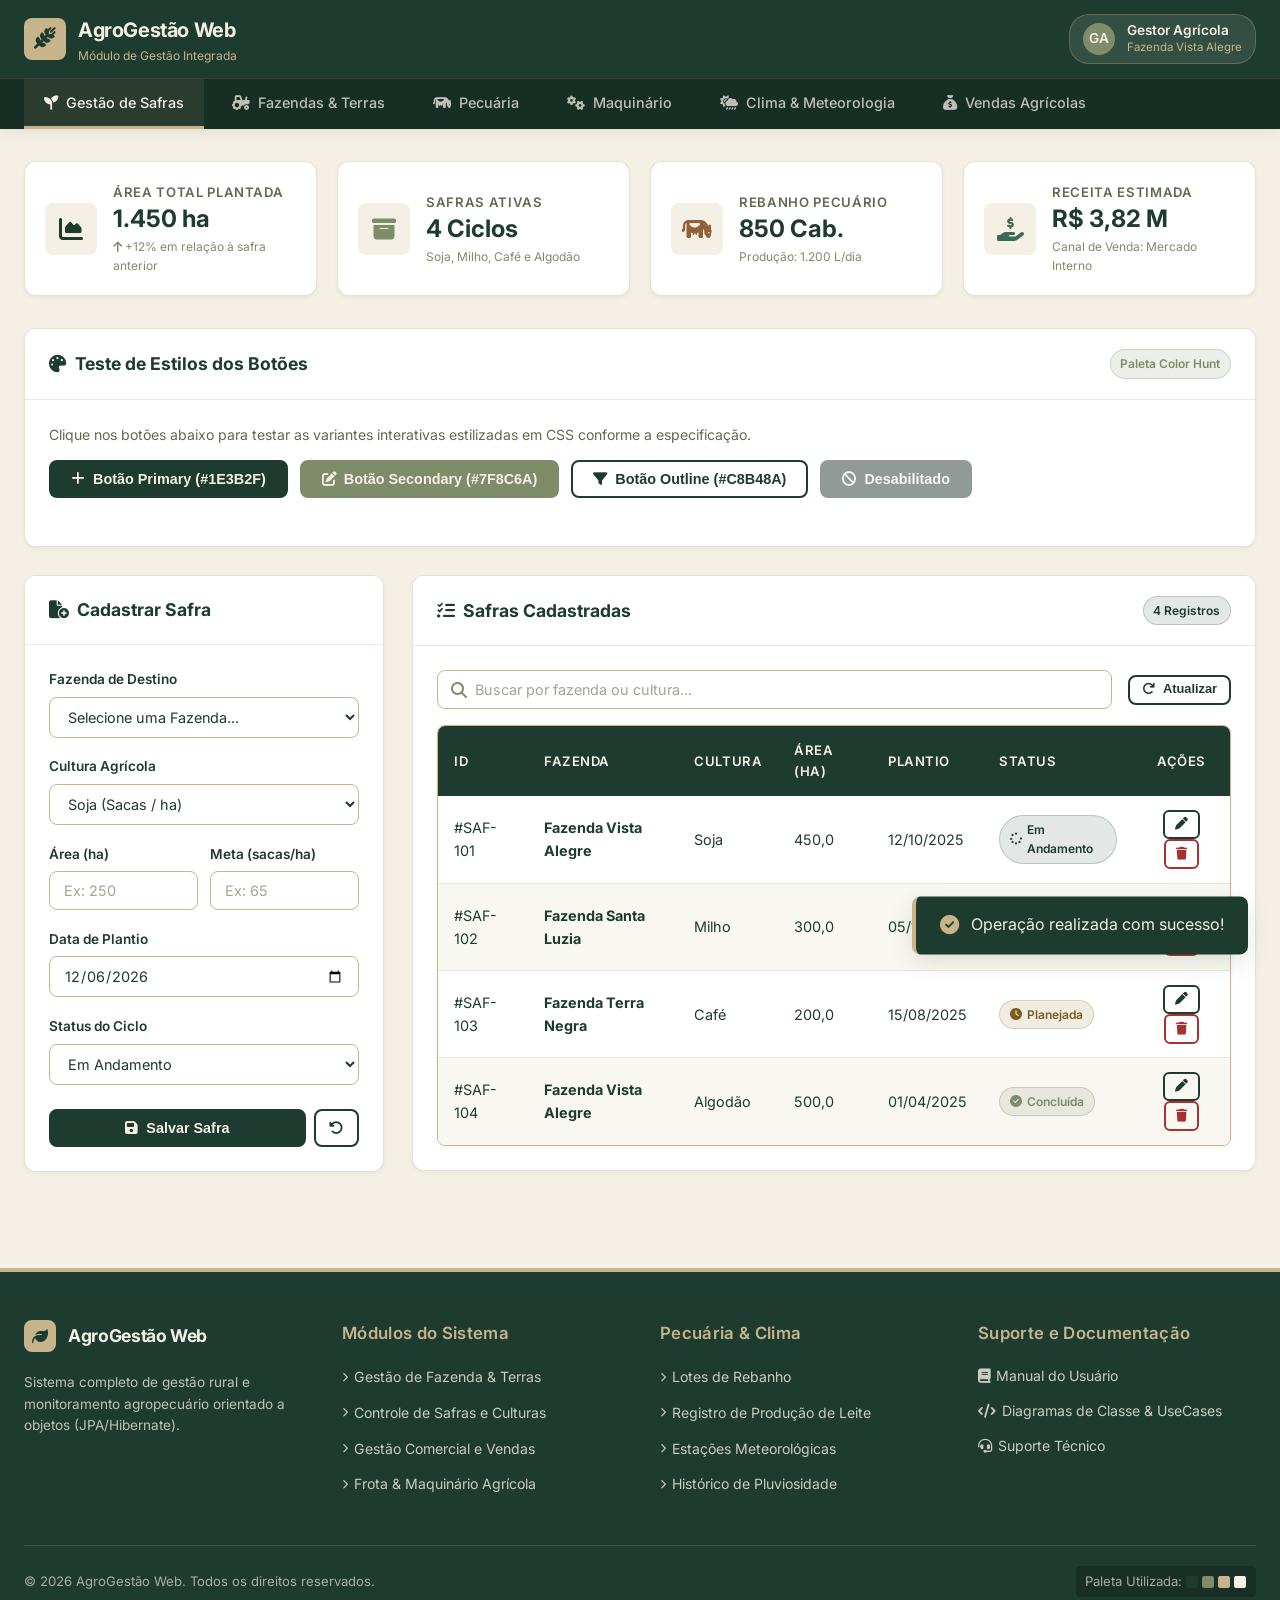
==== src/main/resources/templates/index.html @ 0e388cac "feat: configuracao inicial do projeto Spring Boot e correcoes de pacotes nos services e controllers" ====
<!DOCTYPE html>
<html lang="pt-BR">
<head>
    <meta charset="UTF-8">
    <meta name="viewport" content="width=device-width, initial-scale=1.0">
    <title>AgroGestão Web - Sistema Integrado de Gestão Agropecuária</title>

    <link rel="stylesheet" href="style.css">
    <!-- Google Fonts: Inter -->
    <link rel="preconnect" href="https://fonts.googleapis.com">
    <link rel="preconnect" href="https://fonts.gstatic.com" crossorigin>
    <link href="https://fonts.googleapis.com/css2?family=Inter:wght@300;400;500;600;700&display=swap" rel="stylesheet">
    <!-- FontAwesome Icons -->
    <link rel="stylesheet" href="https://cdnjs.cloudflare.com/ajax/libs/font-awesome/6.4.0/css/all.min.css">

</head>
<body>

<!-- CABEÇALHO -->
<header class="site-header">
    <div class="header-container">
        <a href="#" class="brand">
            <div class="brand-logo">
                <i class="fa-solid fa-wheat-awn"></i>
            </div>
            <div>
                <span class="brand-title">AgroGestão Web</span>
                <span class="brand-subtitle">Módulo de Gestão Integrada</span>
            </div>
        </a>

        <div class="user-profile">
            <div class="avatar">GA</div>
            <div class="user-info">
                <div class="user-name">Gestor Agrícola</div>
                <div class="user-role">Fazenda Vista Alegre</div>
            </div>
        </div>
    </div>

    <!-- ABAS DE NAVEGAÇÃO DOS MÓDULOS -->
    <nav class="nav-bar">
        <div class="nav-tabs">
            <a class="nav-tab active" data-tab="safras">
                <i class="fa-solid fa-seedling"></i> Gestão de Safras
            </a>
            <a class="nav-tab" data-tab="fazendas">
                <i class="fa-solid fa-tractor"></i> Fazendas & Terras
            </a>
            <a class="nav-tab" data-tab="pecuaria">
                <i class="fa-solid fa-cow"></i> Pecuária
            </a>
            <a class="nav-tab" data-tab="maquinas">
                <i class="fa-solid fa-gears"></i> Maquinário
            </a>
            <a class="nav-tab" data-tab="clima">
                <i class="fa-solid fa-cloud-sun-rain"></i> Clima & Meteorologia
            </a>
            <a class="nav-tab" data-tab="vendas">
                <i class="fa-solid fa-sack-dollar"></i> Vendas Agrícolas
            </a>
        </div>
    </nav>
</header>

<!-- CONTEÚDO PRINCIPAL -->
<main class="main-container">

    <!-- METRICAS KPI -->
    <section class="metrics-grid">
        <div class="kpi-card">
            <div class="kpi-icon">
                <i class="fa-solid fa-chart-area"></i>
            </div>
            <div>
                <div class="kpi-title">Área Total Plantada</div>
                <div class="kpi-value" id="total-area">1.450 ha</div>
                <div class="kpi-subtext"><i class="fa-solid fa-arrow-up"></i> +12% em relação à safra anterior</div>
            </div>
        </div>

        <div class="kpi-card">
            <div class="kpi-icon">
                <i class="fa-solid fa-box-archive"></i>
            </div>
            <div>
                <div class="kpi-title">Safras Ativas</div>
                <div class="kpi-value" id="active-safras">4 Ciclos</div>
                <div class="kpi-subtext">Soja, Milho, Café e Algodão</div>
            </div>
        </div>

        <div class="kpi-card">
            <div class="kpi-icon">
                <i class="fa-solid fa-cow"></i>
            </div>
            <div>
                <div class="kpi-title">Rebanho Pecuário</div>
                <div class="kpi-value">850 Cab.</div>
                <div class="kpi-subtext">Produção: 1.200 L/dia</div>
            </div>
        </div>

        <div class="kpi-card">
            <div class="kpi-icon">
                <i class="fa-solid fa-hand-holding-dollar"></i>
            </div>
            <div>
                <div class="kpi-title">Receita Estimada</div>
                <div class="kpi-value">R$ 3,82 M</div>
                <div class="kpi-subtext">Canal de Venda: Mercado Interno</div>
            </div>
        </div>
    </section>

    <!-- MOSTRADOR DE ESTILOS DE BOTÕES PARA TESTE -->
    <div class="card" style="margin-bottom: 1.75rem;">
        <div class="card-header">
            <h2 class="card-title"><i class="fa-solid fa-palette"></i> Teste de Estilos dos Botões</h2>
            <span class="badge badge-info">Paleta Color Hunt</span>
        </div>
        <div class="card-body">
            <p style="font-size: 0.88rem; color: var(--color-text-muted); margin-bottom: 0.85rem;">
                Clique nos botões abaixo para testar as variantes interativas estilizadas em CSS conforme a especificação.
            </p>
            <div class="btn-group">
                <button class="btn btn-primary" onclick="showToast('Botão Principal (Primary) clicado!')">
                    <i class="fa-solid fa-plus"></i> Botão Primary (#1E3B2F)
                </button>

                <button class="btn btn-secondary" onclick="showToast('Botão Secundário (Secondary) clicado!')">
                    <i class="fa-solid fa-pen-to-square"></i> Botão Secondary (#7F8C6A)
                </button>

                <button class="btn btn-outline" onclick="showToast('Botão Contornado (Outline) clicado!')">
                    <i class="fa-solid fa-filter"></i> Botão Outline (#C8B48A)
                </button>

                <button class="btn btn-primary disabled" disabled>
                    <i class="fa-solid fa-ban"></i> Desabilitado
                </button>
            </div>
        </div>
    </div>

    <!-- PAINEL DUPLO: FORMULÁRIO + TABELA -->
    <div class="content-grid">

        <!-- COLUNA 1: FORMULÁRIO DE CADASTRO -->
        <section class="card">
            <div class="card-header">
                <h2 class="card-title">
                    <i class="fa-solid fa-file-circle-plus"></i> Cadastrar Safra
                </h2>
            </div>
            <div class="card-body">
                <form id="safra-form" onsubmit="handleFormSubmit(event)">

                    <div class="form-group">
                        <label class="form-label" for="fazenda_select">Fazenda de Destino</label>
                        <select class="form-select" id="fazenda_select" required>
                            <option value="">Selecione uma Fazenda...</option>
                            <option value="Fazenda Vista Alegre">Fazenda Vista Alegre (MG)</option>
                            <option value="Fazenda Santa Luzia">Fazenda Santa Luzia (SP)</option>
                            <option value="Fazenda Terra Negra">Fazenda Terra Negra (GO)</option>
                        </select>
                    </div>

                    <div class="form-group">
                        <label class="form-label" for="cultura_input">Cultura Agrícola</label>
                        <select class="form-select" id="cultura_input" required>
                            <option value="Soja">Soja (Sacas / ha)</option>
                            <option value="Milho">Milho (Sacas / ha)</option>
                            <option value="Café">Café (Sacas / ha)</option>
                            <option value="Algodão">Algodão (Tons / ha)</option>
                        </select>
                    </div>

                    <div class="form-row">
                        <div class="form-group">
                            <label class="form-label" for="area_input">Área (ha)</label>
                            <input type="number" step="0.1" class="form-input" id="area_input" placeholder="Ex: 250" required>
                        </div>

                        <div class="form-group">
                            <label class="form-label" for="produtividade_input">Meta (sacas/ha)</label>
                            <input type="number" class="form-input" id="produtividade_input" placeholder="Ex: 65" required>
                        </div>
                    </div>

                    <div class="form-group">
                        <label class="form-label" for="plantio_date">Data de Plantio</label>
                        <input type="date" class="form-input" id="plantio_date" required>
                    </div>

                    <div class="form-group">
                        <label class="form-label" for="status_select">Status do Ciclo</label>
                        <select class="form-select" id="status_select" required>
                            <option value="Em Andamento">Em Andamento</option>
                            <option value="Planejada">Planejada</option>
                            <option value="Concluída">Concluída</option>
                        </select>
                    </div>

                    <div style="margin-top: 1.5rem; display: flex; gap: 0.5rem;">
                        <button type="submit" class="btn btn-primary" style="flex: 1;">
                            <i class="fa-solid fa-floppy-disk"></i> Salvar Safra
                        </button>
                        <button type="reset" class="btn btn-outline" style="padding: 0.625rem 0.85rem;" title="Limpar">
                            <i class="fa-solid fa-rotate-left"></i>
                        </button>
                    </div>

                </form>
            </div>
        </section>

        <!-- COLUNA 2: TABELA DE DADOS AGRICOLAS -->
        <section class="card">
            <div class="card-header">
                <h2 class="card-title">
                    <i class="fa-solid fa-list-check"></i> Safras Cadastradas
                </h2>
                <span class="badge badge-success" id="table-counter">4 Registros</span>
            </div>
            <div class="card-body">

                <!-- BARRA DE PESQUISA E FILTROS -->
                <div class="table-toolbar">
                    <div class="search-box">
                        <i class="fa-solid fa-magnifying-glass"></i>
                        <input type="text" id="search-input" class="form-input" placeholder="Buscar por fazenda ou cultura..." onkeyup="filterTable()">
                    </div>
                    <button class="btn btn-outline btn-sm" onclick="resetFilters()">
                        <i class="fa-solid fa-arrow-rotate-right"></i> Atualizar
                    </button>
                </div>

                <!-- TABELA COM ZEBRADO CSS -->
                <div class="table-container">
                    <table class="table" id="safras-table">
                        <thead>
                        <tr>
                            <th>ID</th>
                            <th>Fazenda</th>
                            <th>Cultura</th>
                            <th>Área (ha)</th>
                            <th>Plantio</th>
                            <th>Status</th>
                            <th style="text-align: center;">Ações</th>
                        </tr>
                        </thead>
                        <tbody id="table-body">
                        <!-- LINHA 1 -->
                        <tr>
                            <td>#SAF-101</td>
                            <td><strong>Fazenda Vista Alegre</strong></td>
                            <td>Soja</td>
                            <td>450,0</td>
                            <td>12/10/2025</td>
                            <td><span class="badge badge-success"><i class="fa-solid fa-spinner fa-spin"></i> Em Andamento</span></td>
                            <td style="text-align: center;">
                                <button class="btn btn-outline btn-sm btn-icon" title="Editar" onclick="showToast('Editar Safra #101')">
                                    <i class="fa-solid fa-pen"></i>
                                </button>
                                <button class="btn btn-outline btn-sm btn-icon" style="color: #a83232; border-color: #a83232;" title="Excluir" onclick="deleteRow(this)">
                                    <i class="fa-solid fa-trash"></i>
                                </button>
                            </td>
                        </tr>

                        <!-- LINHA 2 -->
                        <tr>
                            <td>#SAF-102</td>
                            <td><strong>Fazenda Santa Luzia</strong></td>
                            <td>Milho</td>
                            <td>300,0</td>
                            <td>05/11/2025</td>
                            <td><span class="badge badge-success"><i class="fa-solid fa-spinner fa-spin"></i> Em Andamento</span></td>
                            <td style="text-align: center;">
                                <button class="btn btn-outline btn-sm btn-icon" title="Editar" onclick="showToast('Editar Safra #102')">
                                    <i class="fa-solid fa-pen"></i>
                                </button>
                                <button class="btn btn-outline btn-sm btn-icon" style="color: #a83232; border-color: #a83232;" title="Excluir" onclick="deleteRow(this)">
                                    <i class="fa-solid fa-trash"></i>
                                </button>
                            </td>
                        </tr>

                        <!-- LINHA 3 -->
                        <tr>
                            <td>#SAF-103</td>
                            <td><strong>Fazenda Terra Negra</strong></td>
                            <td>Café</td>
                            <td>200,0</td>
                            <td>15/08/2025</td>
                            <td><span class="badge badge-warning"><i class="fa-solid fa-clock"></i> Planejada</span></td>
                            <td style="text-align: center;">
                                <button class="btn btn-outline btn-sm btn-icon" title="Editar" onclick="showToast('Editar Safra #103')">
                                    <i class="fa-solid fa-pen"></i>
                                </button>
                                <button class="btn btn-outline btn-sm btn-icon" style="color: #a83232; border-color: #a83232;" title="Excluir" onclick="deleteRow(this)">
                                    <i class="fa-solid fa-trash"></i>
                                </button>
                            </td>
                        </tr>

                        <!-- LINHA 4 -->
                        <tr>
                            <td>#SAF-104</td>
                            <td><strong>Fazenda Vista Alegre</strong></td>
                            <td>Algodão</td>
                            <td>500,0</td>
                            <td>01/04/2025</td>
                            <td><span class="badge badge-info"><i class="fa-solid fa-circle-check"></i> Concluída</span></td>
                            <td style="text-align: center;">
                                <button class="btn btn-outline btn-sm btn-icon" title="Editar" onclick="showToast('Editar Safra #104')">
                                    <i class="fa-solid fa-pen"></i>
                                </button>
                                <button class="btn btn-outline btn-sm btn-icon" style="color: #a83232; border-color: #a83232;" title="Excluir" onclick="deleteRow(this)">
                                    <i class="fa-solid fa-trash"></i>
                                </button>
                            </td>
                        </tr>
                        </tbody>
                    </table>
                </div>

            </div>
        </section>

    </div>
</main>

<!-- BANNER NOTIFICAÇÃO (TOAST) -->
<div id="toast" class="toast-alert">
    <i class="fa-solid fa-circle-check" style="color: var(--color-accent); font-size: 1.2rem;"></i>
    <span id="toast-message">Operação realizada com sucesso!</span>
</div>

<!-- RODAPÉ INSTITUCIONAL -->
<footer class="site-footer">
    <div class="footer-container">
        <div class="footer-brand">
            <div class="brand" style="margin-bottom: 0.5rem;">
                <div class="brand-logo" style="width: 32px; height: 32px; font-size: 1rem;">
                    <i class="fa-solid fa-leaf"></i>
                </div>
                <span class="brand-title" style="font-size: 1.1rem;">AgroGestão Web</span>
            </div>
            <p>Sistema completo de gestão rural e monitoramento agropecuário orientado a objetos (JPA/Hibernate).</p>
        </div>

        <div>
            <h3 class="footer-title">Módulos do Sistema</h3>
            <ul class="footer-links">
                <li><a href="#"><i class="fa-solid fa-chevron-right" style="font-size: 0.6rem;"></i> Gestão de Fazenda & Terras</a></li>
                <li><a href="#"><i class="fa-solid fa-chevron-right" style="font-size: 0.6rem;"></i> Controle de Safras e Culturas</a></li>
                <li><a href="#"><i class="fa-solid fa-chevron-right" style="font-size: 0.6rem;"></i> Gestão Comercial e Vendas</a></li>
                <li><a href="#"><i class="fa-solid fa-chevron-right" style="font-size: 0.6rem;"></i> Frota & Maquinário Agrícola</a></li>
            </ul>
        </div>

        <div>
            <h3 class="footer-title">Pecuária & Clima</h3>
            <ul class="footer-links">
                <li><a href="#"><i class="fa-solid fa-chevron-right" style="font-size: 0.6rem;"></i> Lotes de Rebanho</a></li>
                <li><a href="#"><i class="fa-solid fa-chevron-right" style="font-size: 0.6rem;"></i> Registro de Produção de Leite</a></li>
                <li><a href="#"><i class="fa-solid fa-chevron-right" style="font-size: 0.6rem;"></i> Estações Meteorológicas</a></li>
                <li><a href="#"><i class="fa-solid fa-chevron-right" style="font-size: 0.6rem;"></i> Histórico de Pluviosidade</a></li>
            </ul>
        </div>

        <div>
            <h3 class="footer-title">Suporte e Documentação</h3>
            <ul class="footer-links">
                <li><a href="#"><i class="fa-solid fa-book"></i> Manual do Usuário</a></li>
                <li><a href="#"><i class="fa-solid fa-code"></i> Diagramas de Classe & UseCases</a></li>
                <li><a href="#"><i class="fa-solid fa-headset"></i> Suporte Técnico</a></li>
            </ul>
        </div>
    </div>

    <div class="footer-bottom">
        <div>
            &copy; 2026 AgroGestão Web. Todos os direitos reservados.
        </div>
        <div class="palette-badge">
            <span>Paleta Utilizada:</span>
            <span class="swatch" style="background-color: #1E3B2F;" title="#1E3B2F"></span>
            <span class="swatch" style="background-color: #7F8C6A;" title="#7F8C6A"></span>
            <span class="swatch" style="background-color: #C8B48A;" title="#C8B48A"></span>
            <span class="swatch" style="background-color: #F5F0E6;" title="#F5F0E6"></span>
        </div>
    </div>
</footer>

<!-- LÓGICA DE INTERAÇÃO JAVASCRIPT -->
<script>
    // Data padrão para o campo de data
    document.getElementById('plantio_date').valueAsDate = new Date();

    // Contador de IDs de teste
    let safraIdCounter = 105;

    // Submissão dinâmica do formulário
    function handleFormSubmit(event) {
      event.preventDefault();

      const fazenda = document.getElementById('fazenda_select').value;
      const cultura = document.getElementById('cultura_input').value;
      const area = parseFloat(document.getElementById('area_input').value).toFixed(1);
      const rawDate = document.getElementById('plantio_date').value;
      const status = document.getElementById('status_select').value;

      // Formata a data para DD/MM/AAAA
      const dateParts = rawDate.split('-');
      const formattedDate = `${dateParts[2]}/${dateParts[1]}/${dateParts[0]}`;

      // Badge HTML conforme o status selecionado
      let badgeHtml = '';
      if (status === 'Em Andamento') {
        badgeHtml = `<span class="badge badge-success"><i class="fa-solid fa-spinner fa-spin"></i> Em Andamento</span>`;
      } else if (status === 'Planejada') {
        badgeHtml = `<span class="badge badge-warning"><i class="fa-solid fa-clock"></i> Planejada</span>`;
      } else {
        badgeHtml = `<span class="badge badge-info"><i class="fa-solid fa-circle-check"></i> Concluída</span>`;
      }

      // Adiciona a nova linha na tabela
      const tbody = document.getElementById('table-body');
      const newRow = document.createElement('tr');
      newRow.innerHTML = `
        <td>#SAF-${safraIdCounter++}</td>
        <td><strong>${fazenda}</strong></td>
        <td>${cultura}</td>
        <td>${area.replace('.', ',')}</td>
        <td>${formattedDate}</td>
        <td>${badgeHtml}</td>
        <td style="text-align: center;">
          <button class="btn btn-outline btn-sm btn-icon" title="Editar" onclick="showToast('Editar Safra recém-criada')">
            <i class="fa-solid fa-pen"></i>
          </button>
          <button class="btn btn-outline btn-sm btn-icon" style="color: #a83232; border-color: #a83232;" title="Excluir" onclick="deleteRow(this)">
            <i class="fa-solid fa-trash"></i>
          </button>
        </td>
      `;

      tbody.insertBefore(newRow, tbody.firstChild);

      // Limpa formulário e exibe feedback
      document.getElementById('safra-form').reset();
      document.getElementById('plantio_date').valueAsDate = new Date();

      updateCounter();
      showToast(`Safra de ${cultura} cadastrada com sucesso!`);
    }

    // Exclusão de linha
    function deleteRow(button) {
      const row = button.closest('tr');
      row.style.opacity = '0';
      row.style.transition = 'opacity 0.3s';
      setTimeout(() => {
        row.remove();
        updateCounter();
        showToast('Registro removido com sucesso.');
      }, 300);
    }

    // Atualiza contador de registros
    function updateCounter() {
      const rowCount = document.querySelectorAll('#table-body tr').length;
      document.getElementById('table-counter').innerText = `${rowCount} Registros`;
    }

    // Filtro de busca na tabela em tempo real
    function filterTable() {
      const query = document.getElementById('search-input').value.toLowerCase();
      const rows = document.querySelectorAll('#table-body tr');

      rows.forEach(row => {
        const text = row.innerText.toLowerCase();
        row.style.display = text.includes(query) ? '' : 'none';
      });
    }

    function resetFilters() {
      document.getElementById('search-input').value = '';
      filterTable();
      showToast('Filtros atualizados.');
    }

    // Exibe notificação Toast
    function showToast(message) {
      const toast = document.getElementById('toast');
      const toastMsg = document.getElementById('toast-message');

      toastMsg.innerText = message;
      toast.classList.add('show');

      setTimeout(() => {
        toast.classList.remove('show');
      }, 3000);
    }

    // Troca de Abas
    document.querySelectorAll('.nav-tab').forEach(tab => {
      tab.addEventListener('click', function() {
        document.querySelectorAll('.nav-tab').forEach(t => t.classList.remove('active'));
        this.classList.add('active');
        const moduleName = this.innerText.trim();
        showToast(`Módulo alterado para: ${moduleName}`);
      });
    });
</script>
</body>
</html>
---- src/main/resources/templates/style.css ----
/* ==========================================================================
       1. VARIAVEIS DE CORES & TOKENS DE DESIGN
       Paleta: #1E3B2F (Verde Escuro) | #7F8C6A (Verde Sálvia)
               #C8B48A (Areia/Dourado) | #F5F0E6 (Creme/Off-White)
       ========================================================================== */
    :root {
      --color-primary: #1E3B2F;
      --color-primary-light: #2c5443;
      --color-secondary: #7F8C6A;
      --color-accent: #C8B48A;
      --color-accent-light: #dfd4bc;
      --color-bg: #F5F0E6;
      --color-surface: #FFFFFF;
      --color-text: #1E3B2F;
      --color-text-muted: #5e6b4e;
      --color-text-light: #F5F0E6;
      --border-radius: 8px;
      --border-radius-lg: 12px;
      --shadow-sm: 0 2px 4px rgba(30, 59, 47, 0.05);
      --shadow-md: 0 4px 12px rgba(30, 59, 47, 0.08);
      --shadow-lg: 0 8px 24px rgba(30, 59, 47, 0.12);
      --transition-fast: all 0.2s cubic-bezier(0.4, 0, 0.2, 1);
    }

    * {
      box-sizing: border-box;
      margin: 0;
      padding: 0;
    }

    body {
      background-color: var(--color-bg);
      color: var(--color-text);
      font-family: 'Inter', system-ui, -apple-system, sans-serif;
      line-height: 1.6;
      min-height: 100vh;
      display: flex;
      flex-direction: column;
    }

    /* ==========================================================================
       2. CABEÇALHO E NAVEGAÇÃO
       ========================================================================== */
    .site-header {
      background-color: var(--color-primary);
      color: var(--color-text-light);
      box-shadow: var(--shadow-md);
      position: sticky;
      top: 0;
      z-index: 100;
    }

    .header-container {
      max-width: 1280px;
      margin: 0 auto;
      padding: 0.85rem 1.5rem;
      display: flex;
      align-items: center;
      justify-content: space-between;
    }

    .brand {
      display: flex;
      align-items: center;
      gap: 0.75rem;
      text-decoration: none;
      color: var(--color-text-light);
    }

    .brand-logo {
      width: 42px;
      height: 42px;
      background-color: var(--color-accent);
      color: var(--color-primary);
      border-radius: var(--border-radius);
      display: flex;
      align-items: center;
      justify-content: center;
      font-size: 1.35rem;
    }

    .brand-title {
      font-size: 1.25rem;
      font-weight: 700;
      letter-spacing: -0.02em;
    }

    .brand-subtitle {
      font-size: 0.75rem;
      color: var(--color-accent);
      display: block;
      font-weight: 400;
    }

    .user-profile {
      display: flex;
      align-items: center;
      gap: 0.75rem;
      background: rgba(245, 240, 230, 0.1);
      padding: 0.4rem 0.8rem;
      border-radius: 20px;
      border: 1px solid rgba(200, 180, 138, 0.3);
    }

    .avatar {
      width: 32px;
      height: 32px;
      border-radius: 50%;
      background-color: var(--color-secondary);
      color: var(--color-text-light);
      display: flex;
      align-items: center;
      justify-content: center;
      font-size: 0.85rem;
      font-weight: 600;
    }

    .user-info {
      font-size: 0.85rem;
    }

    .user-name {
      font-weight: 600;
      line-height: 1.2;
    }

    .user-role {
      font-size: 0.72rem;
      color: var(--color-accent);
    }

    /* NAV ABAS */
    .nav-bar {
      background-color: #172e25;
      border-top: 1px solid rgba(200, 180, 138, 0.15);
    }

    .nav-tabs {
      max-width: 1280px;
      margin: 0 auto;
      padding: 0 1.5rem;
      display: flex;
      gap: 0.5rem;
      overflow-x: auto;
      scrollbar-width: none;
    }

    .nav-tab {
      padding: 0.75rem 1.25rem;
      color: rgba(245, 240, 230, 0.75);
      text-decoration: none;
      font-size: 0.9rem;
      font-weight: 500;
      display: flex;
      align-items: center;
      gap: 0.5rem;
      border-bottom: 3px solid transparent;
      transition: var(--transition-fast);
      white-space: nowrap;
      cursor: pointer;
    }

    .nav-tab:hover {
      color: var(--color-accent);
      background-color: rgba(255, 255, 255, 0.03);
    }

    .nav-tab.active {
      color: var(--color-text-light);
      border-bottom-color: var(--color-accent);
      background-color: rgba(200, 180, 138, 0.1);
    }

    /* ==========================================================================
       3. ESTRUTURA PRINCIPAL E PAINEL (MAIN LAYOUT)
       ========================================================================== */
    .main-container {
      max-width: 1280px;
      margin: 2rem auto;
      padding: 0 1.5rem;
      flex: 1;
      width: 100%;
    }

    /* CARDS METRICAS KPI */
    .metrics-grid {
      display: grid;
      grid-template-columns: repeat(auto-fit, minmax(240px, 1fr));
      gap: 1.25rem;
      margin-bottom: 2rem;
    }

    .kpi-card {
      background-color: var(--color-surface);
      border-radius: var(--border-radius-lg);
      padding: 1.25rem;
      box-shadow: var(--shadow-sm);
      border: 1px solid rgba(200, 180, 138, 0.4);
      display: flex;
      align-items: center;
      gap: 1rem;
      transition: var(--transition-fast);
    }

    .kpi-card:hover {
      transform: translateY(-2px);
      box-shadow: var(--shadow-md);
      border-color: var(--color-secondary);
    }

    .kpi-icon {
      width: 52px;
      height: 52px;
      border-radius: var(--border-radius);
      background-color: var(--color-bg);
      color: var(--color-primary);
      display: flex;
      align-items: center;
      justify-content: center;
      font-size: 1.5rem;
      flex-shrink: 0;
    }

    .kpi-card:nth-child(2) .kpi-icon {
      color: var(--color-secondary);
    }

    .kpi-card:nth-child(3) .kpi-icon {
      color: #936037;
    }

    .kpi-card:nth-child(4) .kpi-icon {
      color: #3b6b55;
    }

    .kpi-title {
      font-size: 0.82rem;
      color: var(--color-text-muted);
      text-transform: uppercase;
      letter-spacing: 0.05em;
      font-weight: 600;
    }

    .kpi-value {
      font-size: 1.5rem;
      font-weight: 700;
      color: var(--color-primary);
      line-height: 1.2;
      margin-top: 0.1rem;
    }

    .kpi-subtext {
      font-size: 0.75rem;
      color: var(--color-secondary);
      margin-top: 0.2rem;
    }

    /* SEÇÃO DE CONTEÚDO (DUAS COLUNAS: FORM + TABELA) */
    .content-grid {
      display: grid;
      grid-template-columns: 360px 1fr;
      gap: 1.75rem;
      align-items: start;
    }

    @media (max-width: 992px) {
      .content-grid {
        grid-template-columns: 1fr;
      }
    }

    .card {
      background-color: var(--color-surface);
      border-radius: var(--border-radius-lg);
      box-shadow: var(--shadow-sm);
      border: 1px solid rgba(200, 180, 138, 0.4);
      overflow: hidden;
    }

    .card-header {
      padding: 1.25rem 1.5rem;
      background-color: var(--color-surface);
      border-bottom: 1px solid rgba(200, 180, 138, 0.3);
      display: flex;
      align-items: center;
      justify-content: space-between;
    }

    .card-title {
      font-size: 1.1rem;
      font-weight: 700;
      color: var(--color-primary);
      display: flex;
      align-items: center;
      gap: 0.5rem;
    }

    .card-body {
      padding: 1.5rem;
    }

    /* ==========================================================================
       4. BOTÕES (BUTTONS) - SEGUNDO ESPECIFICAÇÃO
       ========================================================================== */
    .btn-group {
      display: flex;
      flex-wrap: wrap;
      gap: 0.75rem;
      margin-bottom: 1.5rem;
    }

    .btn {
      display: inline-flex;
      align-items: center;
      justify-content: center;
      gap: 0.5rem;
      padding: 0.625rem 1.25rem;
      font-size: 0.9rem;
      font-weight: 600;
      border-radius: var(--border-radius);
      border: 2px solid transparent;
      cursor: pointer;
      transition: var(--transition-fast);
      text-decoration: none;
      line-height: 1;
    }

    /* Botão Principal */
    .btn-primary {
      background-color: var(--color-primary);
      color: var(--color-text-light);
      border-color: var(--color-primary);
    }

    .btn-primary:hover {
      background-color: var(--color-secondary);
      border-color: var(--color-secondary);
      color: var(--color-text-light);
      box-shadow: 0 4px 8px rgba(30, 59, 47, 0.15);
    }

    .btn-primary:focus-visible {
      outline: 3px solid var(--color-accent);
      outline-offset: 2px;
    }

    /* Botão Secundário */
    .btn-secondary {
      background-color: var(--color-secondary);
      color: var(--color-text-light);
      border-color: var(--color-secondary);
    }

    .btn-secondary:hover {
      background-color: var(--color-accent);
      border-color: var(--color-accent);
      color: var(--color-primary);
    }

    /* Botão Contornado (Outline) */
    .btn-outline {
      background-color: transparent;
      color: var(--color-primary);
      border-color: var(--color-primary);
    }

    .btn-outline:hover {
      background-color: var(--color-primary);
      color: var(--color-text-light);
    }

    /* Desabilitado */
    .btn:disabled,
    .btn.disabled {
      opacity: 0.5;
      cursor: not-allowed;
      filter: grayscale(40%);
      pointer-events: none;
    }

    .btn-sm {
      padding: 0.4rem 0.75rem;
      font-size: 0.8rem;
    }

    .btn-icon {
      padding: 0.4rem 0.6rem;
      border-radius: 6px;
    }

    /* ==========================================================================
       5. FORMULÁRIOS & CAMPOS (INPUTS, SELECTS, TEXTAREAS)
       ========================================================================== */
    .form-group {
      display: flex;
      flex-direction: column;
      gap: 0.375rem;
      margin-bottom: 1.15rem;
    }

    .form-label {
      font-size: 0.85rem;
      font-weight: 600;
      color: var(--color-primary);
    }

    .form-input,
    .form-select,
    .form-textarea {
      width: 100%;
      padding: 0.625rem 0.875rem;
      font-size: 0.9rem;
      font-family: inherit;
      color: var(--color-primary);
      background-color: var(--color-surface);
      border: 1.5px solid var(--color-accent);
      border-radius: var(--border-radius);
      transition: var(--transition-fast);
      box-sizing: border-box;
    }

    .form-input::placeholder,
    .form-textarea::placeholder {
      color: var(--color-text-muted);
      opacity: 0.6;
    }

    .form-input:hover,
    .form-select:hover,
    .form-textarea:hover {
      border-color: var(--color-secondary);
    }

    .form-input:focus,
    .form-select:focus,
    .form-textarea:focus {
      outline: none;
      border-color: var(--color-primary);
      box-shadow: 0 0 0 3px rgba(127, 140, 106, 0.25);
    }

    .form-row {
      display: grid;
      grid-template-columns: 1fr 1fr;
      gap: 0.75rem;
    }

    /* ==========================================================================
       6. TABELAS (TABLES)
       ========================================================================== */
    .table-toolbar {
      display: flex;
      justify-content: space-between;
      align-items: center;
      gap: 1rem;
      margin-bottom: 1rem;
      flex-wrap: wrap;
    }

    .search-box {
      position: relative;
      flex: 1;
      min-width: 200px;
    }

    .search-box i {
      position: absolute;
      left: 0.85rem;
      top: 50%;
      transform: translateY(-50%);
      color: var(--color-secondary);
    }

    .search-box input {
      padding-left: 2.3rem;
    }

    .table-container {
      width: 100%;
      overflow-x: auto;
      border-radius: var(--border-radius);
      border: 1px solid var(--color-accent);
      box-shadow: var(--shadow-sm);
    }

    .table {
      width: 100%;
      border-collapse: collapse;
      text-align: left;
      background-color: var(--color-surface);
      font-size: 0.9rem;
    }

    .table th {
      background-color: var(--color-primary);
      color: var(--color-text-light);
      font-weight: 600;
      padding: 0.875rem 1rem;
      font-size: 0.82rem;
      text-transform: uppercase;
      letter-spacing: 0.04em;
    }

    .table td {
      padding: 0.85rem 1rem;
      color: var(--color-text);
      border-bottom: 1px solid rgba(200, 180, 138, 0.3);
      vertical-align: middle;
    }

    /* Linhas zebradas solicitadas */
    .table tbody tr:nth-child(even) {
      background-color: rgba(245, 240, 230, 0.55);
    }

    /* Hover na linha */
    .table tbody tr:hover {
      background-color: rgba(200, 180, 138, 0.2);
    }

    .table tbody tr:last-child td {
      border-bottom: none;
    }

    /* BADGES DE STATUS */
    .badge {
      display: inline-flex;
      align-items: center;
      gap: 0.35rem;
      padding: 0.25rem 0.6rem;
      border-radius: 50px;
      font-size: 0.75rem;
      font-weight: 600;
    }

    .badge-success {
      background-color: rgba(30, 59, 47, 0.12);
      color: var(--color-primary);
      border: 1px solid rgba(30, 59, 47, 0.2);
    }

    .badge-warning {
      background-color: rgba(200, 180, 138, 0.25);
      color: #7a5c1e;
      border: 1px solid rgba(200, 180, 138, 0.5);
    }

    .badge-info {
      background-color: rgba(127, 140, 106, 0.15);
      color: var(--color-secondary);
      border: 1px solid rgba(127, 140, 106, 0.3);
    }

    /* TOAST ALERT BANNER */
    .toast-alert {
      position: fixed;
      bottom: 2rem;
      right: 2rem;
      background-color: var(--color-primary);
      color: var(--color-text-light);
      padding: 1rem 1.5rem;
      border-radius: var(--border-radius);
      box-shadow: var(--shadow-lg);
      border-left: 4px solid var(--color-accent);
      display: flex;
      align-items: center;
      gap: 0.75rem;
      transform: translateY(150%);
      transition: transform 0.3s cubic-bezier(0.175, 0.885, 0.32, 1.275);
      z-index: 1000;
    }

    .toast-alert.show {
      transform: translateY(0);
    }

    /* ==========================================================================
       7. RODAPÉ (FOOTER) - SEGUNDO ESPECIFICAÇÃO
       ========================================================================== */
    .site-footer {
      background-color: var(--color-primary);
      color: var(--color-text-light);
      padding: 3rem 1.5rem 1.5rem;
      margin-top: 4rem;
      border-top: 4px solid var(--color-accent);
    }

    .footer-container {
      max-width: 1280px;
      margin: 0 auto;
      display: grid;
      grid-template-columns: repeat(auto-fit, minmax(220px, 1fr));
      gap: 2.5rem;
    }

    .footer-brand {
      display: flex;
      flex-direction: column;
      gap: 0.75rem;
    }

    .footer-brand p {
      font-size: 0.85rem;
      color: rgba(245, 240, 230, 0.75);
    }

    .footer-title {
      color: var(--color-accent);
      font-size: 1.05rem;
      font-weight: 600;
      margin-bottom: 1rem;
      letter-spacing: 0.02em;
    }

    .footer-links {
      list-style: none;
      padding: 0;
      margin: 0;
    }

    .footer-links li {
      margin-bottom: 0.6rem;
    }

    .footer-links a {
      color: var(--color-text-light);
      text-decoration: none;
      opacity: 0.8;
      font-size: 0.88rem;
      transition: var(--transition-fast);
      display: inline-flex;
      align-items: center;
      gap: 0.4rem;
    }

    .footer-links a:hover {
      color: var(--color-accent);
      opacity: 1;
      transform: translateX(4px);
    }

    .footer-bottom {
      max-width: 1280px;
      margin: 2.5rem auto 0;
      padding-top: 1.25rem;
      border-top: 1px solid rgba(200, 180, 138, 0.2);
      display: flex;
      justify-content: space-between;
      align-items: center;
      flex-wrap: wrap;
      gap: 1rem;
      font-size: 0.82rem;
      color: rgba(245, 240, 230, 0.65);
    }

    .palette-badge {
      display: inline-flex;
      gap: 0.25rem;
      align-items: center;
      background: rgba(0, 0, 0, 0.2);
      padding: 0.3rem 0.6rem;
      border-radius: 4px;
    }

    .swatch {
      width: 12px;
      height: 12px;
      border-radius: 2px;
      display: inline-block;
    }
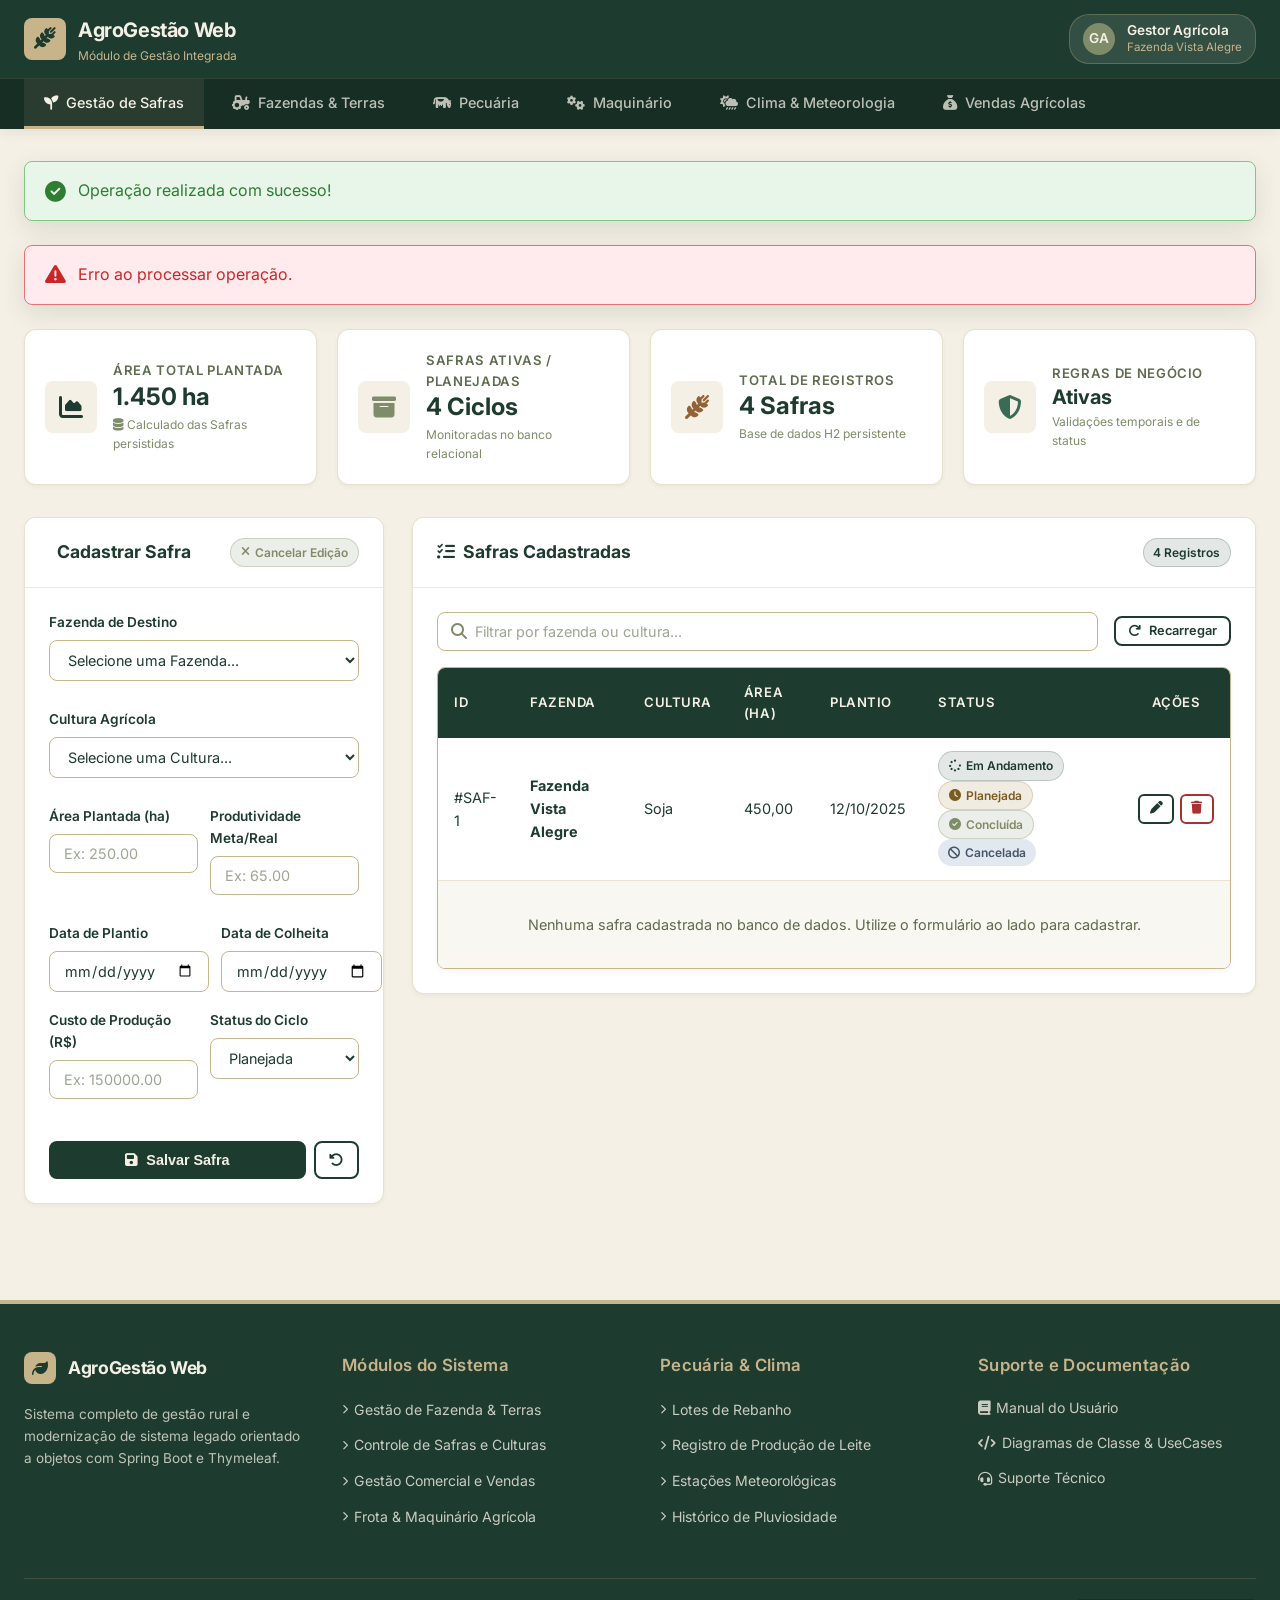
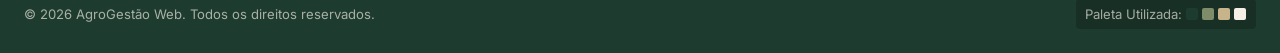
==== commit 6f9d2607: "feat: integracao Spring MVC e Thymeleaf com persistencia H2 e CRUD de Safras" ====
--- a/src/main/resources/templates/index.html
+++ b/src/main/resources/templates/index.html
@@ -1,25 +1,24 @@
 <!DOCTYPE html>
-<html lang="pt-BR">
+<html lang="pt-BR" xmlns:th="http://www.thymeleaf.org">
 <head>
     <meta charset="UTF-8">
     <meta name="viewport" content="width=device-width, initial-scale=1.0">
     <title>AgroGestão Web - Sistema Integrado de Gestão Agropecuária</title>
 
-    <link rel="stylesheet" href="style.css">
+    <link rel="stylesheet" th:href="@{/style.css}" href="style.css">
     <!-- Google Fonts: Inter -->
     <link rel="preconnect" href="https://fonts.googleapis.com">
     <link rel="preconnect" href="https://fonts.gstatic.com" crossorigin>
     <link href="https://fonts.googleapis.com/css2?family=Inter:wght@300;400;500;600;700&display=swap" rel="stylesheet">
     <!-- FontAwesome Icons -->
     <link rel="stylesheet" href="https://cdnjs.cloudflare.com/ajax/libs/font-awesome/6.4.0/css/all.min.css">
-
 </head>
 <body>
 
 <!-- CABEÇALHO -->
 <header class="site-header">
     <div class="header-container">
-        <a href="#" class="brand">
+        <a th:href="@{/safras}" class="brand">
             <div class="brand-logo">
                 <i class="fa-solid fa-wheat-awn"></i>
             </div>
@@ -41,22 +40,22 @@
     <!-- ABAS DE NAVEGAÇÃO DOS MÓDULOS -->
     <nav class="nav-bar">
         <div class="nav-tabs">
-            <a class="nav-tab active" data-tab="safras">
+            <a th:href="@{/safras}" class="nav-tab active">
                 <i class="fa-solid fa-seedling"></i> Gestão de Safras
             </a>
-            <a class="nav-tab" data-tab="fazendas">
+            <a href="#" class="nav-tab">
                 <i class="fa-solid fa-tractor"></i> Fazendas & Terras
             </a>
-            <a class="nav-tab" data-tab="pecuaria">
+            <a href="#" class="nav-tab">
                 <i class="fa-solid fa-cow"></i> Pecuária
             </a>
-            <a class="nav-tab" data-tab="maquinas">
+            <a href="#" class="nav-tab">
                 <i class="fa-solid fa-gears"></i> Maquinário
             </a>
-            <a class="nav-tab" data-tab="clima">
+            <a href="#" class="nav-tab">
                 <i class="fa-solid fa-cloud-sun-rain"></i> Clima & Meteorologia
             </a>
-            <a class="nav-tab" data-tab="vendas">
+            <a href="#" class="nav-tab">
                 <i class="fa-solid fa-sack-dollar"></i> Vendas Agrícolas
             </a>
         </div>
@@ -66,7 +65,18 @@
 <!-- CONTEÚDO PRINCIPAL -->
 <main class="main-container">
 
-    <!-- METRICAS KPI -->
+    <!-- FEEDBACK DE SUCESSO / ERRO -->
+    <div th:if="${mensagemSucesso}" class="toast-alert show" style="position: static; margin-bottom: 1.5rem; display: flex; align-items: center; gap: 0.75rem; background: #e8f5e9; border: 1px solid #81c784; color: #2e7d32; border-radius: 8px; padding: 1rem 1.25rem;">
+        <i class="fa-solid fa-circle-check" style="font-size: 1.3rem;"></i>
+        <span th:text="${mensagemSucesso}">Operação realizada com sucesso!</span>
+    </div>
+
+    <div th:if="${mensagemErro}" class="toast-alert show" style="position: static; margin-bottom: 1.5rem; display: flex; align-items: center; gap: 0.75rem; background: #ffebee; border: 1px solid #e57373; color: #c62828; border-radius: 8px; padding: 1rem 1.25rem;">
+        <i class="fa-solid fa-triangle-exclamation" style="font-size: 1.3rem;"></i>
+        <span th:text="${mensagemErro}">Erro ao processar operação.</span>
+    </div>
+
+    <!-- METRICAS KPI DINÂMICAS -->
     <section class="metrics-grid">
         <div class="kpi-card">
             <div class="kpi-icon">
@@ -74,8 +84,8 @@
             </div>
             <div>
                 <div class="kpi-title">Área Total Plantada</div>
-                <div class="kpi-value" id="total-area">1.450 ha</div>
-                <div class="kpi-subtext"><i class="fa-solid fa-arrow-up"></i> +12% em relação à safra anterior</div>
+                <div class="kpi-value" th:text="${#numbers.formatDecimal(kpiAreaTotal, 1, 'POINT', 2, 'COMMA')} + ' ha'">1.450 ha</div>
+                <div class="kpi-subtext"><i class="fa-solid fa-database"></i> Calculado das Safras persistidas</div>
             </div>
         </div>
 
@@ -84,159 +94,159 @@
                 <i class="fa-solid fa-box-archive"></i>
             </div>
             <div>
-                <div class="kpi-title">Safras Ativas</div>
-                <div class="kpi-value" id="active-safras">4 Ciclos</div>
-                <div class="kpi-subtext">Soja, Milho, Café e Algodão</div>
+                <div class="kpi-title">Safras Ativas / Planejadas</div>
+                <div class="kpi-value" th:text="${kpiSafrasAtivas} + ' Ciclos'">4 Ciclos</div>
+                <div class="kpi-subtext">Monitoradas no banco relacional</div>
             </div>
         </div>
 
         <div class="kpi-card">
             <div class="kpi-icon">
-                <i class="fa-solid fa-cow"></i>
-            </div>
-            <div>
-                <div class="kpi-title">Rebanho Pecuário</div>
-                <div class="kpi-value">850 Cab.</div>
-                <div class="kpi-subtext">Produção: 1.200 L/dia</div>
+                <i class="fa-solid fa-wheat-awn"></i>
+            </div>
+            <div>
+                <div class="kpi-title">Total de Registros</div>
+                <div class="kpi-value" th:text="${kpiTotalRegistros} + ' Safras'">4 Safras</div>
+                <div class="kpi-subtext">Base de dados H2 persistente</div>
             </div>
         </div>
 
         <div class="kpi-card">
             <div class="kpi-icon">
-                <i class="fa-solid fa-hand-holding-dollar"></i>
-            </div>
-            <div>
-                <div class="kpi-title">Receita Estimada</div>
-                <div class="kpi-value">R$ 3,82 M</div>
-                <div class="kpi-subtext">Canal de Venda: Mercado Interno</div>
+                <i class="fa-solid fa-shield-halved"></i>
+            </div>
+            <div>
+                <div class="kpi-title">Regras de Negócio</div>
+                <div class="kpi-value" style="font-size: 1.25rem; color: var(--color-primary);">Ativas</div>
+                <div class="kpi-subtext">Validações temporais e de status</div>
             </div>
         </div>
     </section>
 
-    <!-- MOSTRADOR DE ESTILOS DE BOTÕES PARA TESTE -->
-    <div class="card" style="margin-bottom: 1.75rem;">
-        <div class="card-header">
-            <h2 class="card-title"><i class="fa-solid fa-palette"></i> Teste de Estilos dos Botões</h2>
-            <span class="badge badge-info">Paleta Color Hunt</span>
-        </div>
-        <div class="card-body">
-            <p style="font-size: 0.88rem; color: var(--color-text-muted); margin-bottom: 0.85rem;">
-                Clique nos botões abaixo para testar as variantes interativas estilizadas em CSS conforme a especificação.
-            </p>
-            <div class="btn-group">
-                <button class="btn btn-primary" onclick="showToast('Botão Principal (Primary) clicado!')">
-                    <i class="fa-solid fa-plus"></i> Botão Primary (#1E3B2F)
-                </button>
-
-                <button class="btn btn-secondary" onclick="showToast('Botão Secundário (Secondary) clicado!')">
-                    <i class="fa-solid fa-pen-to-square"></i> Botão Secondary (#7F8C6A)
-                </button>
-
-                <button class="btn btn-outline" onclick="showToast('Botão Contornado (Outline) clicado!')">
-                    <i class="fa-solid fa-filter"></i> Botão Outline (#C8B48A)
-                </button>
-
-                <button class="btn btn-primary disabled" disabled>
-                    <i class="fa-solid fa-ban"></i> Desabilitado
-                </button>
-            </div>
-        </div>
-    </div>
-
-    <!-- PAINEL DUPLO: FORMULÁRIO + TABELA -->
+    <!-- PAINEL DUPLO: FORMULÁRIO THYMELEAF + TABELA DINÂMICA -->
     <div class="content-grid">
 
-        <!-- COLUNA 1: FORMULÁRIO DE CADASTRO -->
+        <!-- COLUNA 1: FORMULÁRIO DE CADASTRO / EDIÇÃO -->
         <section class="card">
             <div class="card-header">
                 <h2 class="card-title">
-                    <i class="fa-solid fa-file-circle-plus"></i> Cadastrar Safra
+                    <i th:class="${editando} ? 'fa-solid fa-pen-to-square' : 'fa-solid fa-file-circle-plus'"></i>
+                    <span th:text="${editando} ? 'Editar Safra #' + ${safra.id} : 'Cadastrar Safra'">Cadastrar Safra</span>
                 </h2>
+                <a th:if="${editando}" th:href="@{/safras}" class="badge badge-info" style="text-decoration: none;">
+                    <i class="fa-solid fa-xmark"></i> Cancelar Edição
+                </a>
             </div>
             <div class="card-body">
-                <form id="safra-form" onsubmit="handleFormSubmit(event)">
+                <form th:action="@{/safras/salvar}" th:object="${safra}" method="post">
+                    <input type="hidden" th:field="*{id}">
 
                     <div class="form-group">
-                        <label class="form-label" for="fazenda_select">Fazenda de Destino</label>
-                        <select class="form-select" id="fazenda_select" required>
+                        <label class="form-label" for="fazenda">Fazenda de Destino</label>
+                        <select class="form-select" th:field="*{fazenda}" id="fazenda" required>
                             <option value="">Selecione uma Fazenda...</option>
-                            <option value="Fazenda Vista Alegre">Fazenda Vista Alegre (MG)</option>
-                            <option value="Fazenda Santa Luzia">Fazenda Santa Luzia (SP)</option>
-                            <option value="Fazenda Terra Negra">Fazenda Terra Negra (GO)</option>
+                            <option th:each="f : ${fazendas}"
+                                    th:value="${f.id}"
+                                    th:text="${f.nome} + ' (' + ${f.uf} + ' - ' + ${f.municipio} + ')'">
+                                Fazenda Vista Alegre (MG)
+                            </option>
                         </select>
+                        <div th:if="${#fields.hasErrors('fazenda')}" class="text-danger" style="color: #c62828; font-size: 0.82rem; margin-top: 0.25rem;" th:errors="*{fazenda}"></div>
                     </div>
 
                     <div class="form-group">
-                        <label class="form-label" for="cultura_input">Cultura Agrícola</label>
-                        <select class="form-select" id="cultura_input" required>
-                            <option value="Soja">Soja (Sacas / ha)</option>
-                            <option value="Milho">Milho (Sacas / ha)</option>
-                            <option value="Café">Café (Sacas / ha)</option>
-                            <option value="Algodão">Algodão (Tons / ha)</option>
+                        <label class="form-label" for="cultura">Cultura Agrícola</label>
+                        <select class="form-select" th:field="*{cultura}" id="cultura" required>
+                            <option value="">Selecione uma Cultura...</option>
+                            <option th:each="c : ${culturas}"
+                                    th:value="${c.id}"
+                                    th:text="${c.nome} + ' (' + ${c.unidadeMedida} + ')'">
+                                Soja (Sacas / ha)
+                            </option>
                         </select>
+                        <div th:if="${#fields.hasErrors('cultura')}" class="text-danger" style="color: #c62828; font-size: 0.82rem; margin-top: 0.25rem;" th:errors="*{cultura}"></div>
                     </div>
 
                     <div class="form-row">
                         <div class="form-group">
-                            <label class="form-label" for="area_input">Área (ha)</label>
-                            <input type="number" step="0.1" class="form-input" id="area_input" placeholder="Ex: 250" required>
-                        </div>
-
-                        <div class="form-group">
-                            <label class="form-label" for="produtividade_input">Meta (sacas/ha)</label>
-                            <input type="number" class="form-input" id="produtividade_input" placeholder="Ex: 65" required>
-                        </div>
-                    </div>
-
-                    <div class="form-group">
-                        <label class="form-label" for="plantio_date">Data de Plantio</label>
-                        <input type="date" class="form-input" id="plantio_date" required>
-                    </div>
-
-                    <div class="form-group">
-                        <label class="form-label" for="status_select">Status do Ciclo</label>
-                        <select class="form-select" id="status_select" required>
-                            <option value="Em Andamento">Em Andamento</option>
-                            <option value="Planejada">Planejada</option>
-                            <option value="Concluída">Concluída</option>
-                        </select>
+                            <label class="form-label" for="areaPlantada">Área Plantada (ha)</label>
+                            <input type="number" step="0.01" class="form-input" th:field="*{areaPlantada}" id="areaPlantada" placeholder="Ex: 250.00" required>
+                            <div th:if="${#fields.hasErrors('areaPlantada')}" style="color: #c62828; font-size: 0.82rem; margin-top: 0.25rem;" th:errors="*{areaPlantada}"></div>
+                        </div>
+
+                        <div class="form-group">
+                            <label class="form-label" for="produtividade">Produtividade Meta/Real</label>
+                            <input type="number" step="0.01" class="form-input" th:field="*{produtividade}" id="produtividade" placeholder="Ex: 65.00">
+                            <div th:if="${#fields.hasErrors('produtividade')}" style="color: #c62828; font-size: 0.82rem; margin-top: 0.25rem;" th:errors="*{produtividade}"></div>
+                        </div>
+                    </div>
+
+                    <div class="form-row">
+                        <div class="form-group">
+                            <label class="form-label" for="dataPlantio">Data de Plantio</label>
+                            <input type="date" class="form-input" th:field="*{dataPlantio}" id="dataPlantio">
+                        </div>
+
+                        <div class="form-group">
+                            <label class="form-label" for="dataColheita">Data de Colheita</label>
+                            <input type="date" class="form-input" th:field="*{dataColheita}" id="dataColheita">
+                        </div>
+                    </div>
+
+                    <div class="form-row">
+                        <div class="form-group">
+                            <label class="form-label" for="custoProducao">Custo de Produção (R$)</label>
+                            <input type="number" step="0.01" class="form-input" th:field="*{custoProducao}" id="custoProducao" placeholder="Ex: 150000.00">
+                        </div>
+
+                        <div class="form-group">
+                            <label class="form-label" for="status">Status do Ciclo</label>
+                            <select class="form-select" th:field="*{status}" id="status" required>
+                                <option th:each="st : ${statusList}"
+                                        th:value="${st}"
+                                        th:text="${st.descricao}">
+                                    Planejada
+                                </option>
+                            </select>
+                            <div th:if="${#fields.hasErrors('status')}" style="color: #c62828; font-size: 0.82rem; margin-top: 0.25rem;" th:errors="*{status}"></div>
+                        </div>
                     </div>
 
                     <div style="margin-top: 1.5rem; display: flex; gap: 0.5rem;">
                         <button type="submit" class="btn btn-primary" style="flex: 1;">
-                            <i class="fa-solid fa-floppy-disk"></i> Salvar Safra
+                            <i class="fa-solid fa-floppy-disk"></i>
+                            <span th:text="${editando} ? 'Atualizar Safra' : 'Salvar no Banco (H2)'">Salvar Safra</span>
                         </button>
-                        <button type="reset" class="btn btn-outline" style="padding: 0.625rem 0.85rem;" title="Limpar">
+                        <a th:href="@{/safras}" class="btn btn-outline" style="padding: 0.625rem 0.85rem; display: flex; align-items: center;" title="Limpar / Novo">
                             <i class="fa-solid fa-rotate-left"></i>
-                        </button>
-                    </div>
-
+                        </a>
+                    </div>
                 </form>
             </div>
         </section>
 
-        <!-- COLUNA 2: TABELA DE DADOS AGRICOLAS -->
+        <!-- COLUNA 2: TABELA DE DADOS AGRICOLAS RENDERIZADA PELO THYMELEAF -->
         <section class="card">
             <div class="card-header">
                 <h2 class="card-title">
                     <i class="fa-solid fa-list-check"></i> Safras Cadastradas
                 </h2>
-                <span class="badge badge-success" id="table-counter">4 Registros</span>
+                <span class="badge badge-success" th:text="${#lists.size(safras)} + ' Registros'">4 Registros</span>
             </div>
             <div class="card-body">
 
-                <!-- BARRA DE PESQUISA E FILTROS -->
+                <!-- BARRA DE PESQUISA EM TEMPO REAL -->
                 <div class="table-toolbar">
                     <div class="search-box">
                         <i class="fa-solid fa-magnifying-glass"></i>
-                        <input type="text" id="search-input" class="form-input" placeholder="Buscar por fazenda ou cultura..." onkeyup="filterTable()">
-                    </div>
-                    <button class="btn btn-outline btn-sm" onclick="resetFilters()">
-                        <i class="fa-solid fa-arrow-rotate-right"></i> Atualizar
-                    </button>
+                        <input type="text" id="search-input" class="form-input" placeholder="Filtrar por fazenda ou cultura..." onkeyup="filterTable()">
+                    </div>
+                    <a th:href="@{/safras}" class="btn btn-outline btn-sm">
+                        <i class="fa-solid fa-arrow-rotate-right"></i> Recarregar
+                    </a>
                 </div>
 
-                <!-- TABELA COM ZEBRADO CSS -->
+                <!-- TABELA PERSISTIDA -->
                 <div class="table-container">
                     <table class="table" id="safras-table">
                         <thead>
@@ -251,75 +261,42 @@
                         </tr>
                         </thead>
                         <tbody id="table-body">
-                        <!-- LINHA 1 -->
-                        <tr>
-                            <td>#SAF-101</td>
-                            <td><strong>Fazenda Vista Alegre</strong></td>
-                            <td>Soja</td>
-                            <td>450,0</td>
-                            <td>12/10/2025</td>
-                            <td><span class="badge badge-success"><i class="fa-solid fa-spinner fa-spin"></i> Em Andamento</span></td>
+                        <tr th:each="s : ${safras}">
+                            <td th:text="'#SAF-' + ${s.id}">#SAF-1</td>
+                            <td><strong th:text="${s.fazenda?.nome}">Fazenda Vista Alegre</strong></td>
+                            <td th:text="${s.cultura?.nome}">Soja</td>
+                            <td th:text="${#numbers.formatDecimal(s.areaPlantada, 1, 'POINT', 2, 'COMMA')}">450,00</td>
+                            <td th:text="${s.dataPlantio != null ? #temporals.format(s.dataPlantio, 'dd/MM/yyyy') : '-'}">12/10/2025</td>
+                            <td>
+                                <span th:if="${s.status.name() == 'EM_ANDAMENTO'}" class="badge badge-success">
+                                    <i class="fa-solid fa-spinner fa-spin"></i> Em Andamento
+                                </span>
+                                <span th:if="${s.status.name() == 'PLANEJADA'}" class="badge badge-warning">
+                                    <i class="fa-solid fa-clock"></i> Planejada
+                                </span>
+                                <span th:if="${s.status.name() == 'CONCLUIDA'}" class="badge badge-info">
+                                    <i class="fa-solid fa-circle-check"></i> Concluída
+                                </span>
+                                <span th:if="${s.status.name() == 'CANCELADA'}" class="badge" style="background: #e2e8f0; color: #475569;">
+                                    <i class="fa-solid fa-ban"></i> Cancelada
+                                </span>
+                            </td>
                             <td style="text-align: center;">
-                                <button class="btn btn-outline btn-sm btn-icon" title="Editar" onclick="showToast('Editar Safra #101')">
-                                    <i class="fa-solid fa-pen"></i>
-                                </button>
-                                <button class="btn btn-outline btn-sm btn-icon" style="color: #a83232; border-color: #a83232;" title="Excluir" onclick="deleteRow(this)">
-                                    <i class="fa-solid fa-trash"></i>
-                                </button>
+                                <div style="display: inline-flex; gap: 0.35rem; align-items: center;">
+                                    <a th:href="@{/safras/editar/{id}(id=${s.id})}" class="btn btn-outline btn-sm btn-icon" title="Editar">
+                                        <i class="fa-solid fa-pen"></i>
+                                    </a>
+                                    <form th:action="@{/safras/excluir/{id}(id=${s.id})}" method="post" style="display: inline;" onsubmit="return confirm('Deseja realmente excluir esta safra persistida?');">
+                                        <button type="submit" class="btn btn-outline btn-sm btn-icon" style="color: #a83232; border-color: #a83232;" title="Excluir">
+                                            <i class="fa-solid fa-trash"></i>
+                                        </button>
+                                    </form>
+                                </div>
                             </td>
                         </tr>
-
-                        <!-- LINHA 2 -->
-                        <tr>
-                            <td>#SAF-102</td>
-                            <td><strong>Fazenda Santa Luzia</strong></td>
-                            <td>Milho</td>
-                            <td>300,0</td>
-                            <td>05/11/2025</td>
-                            <td><span class="badge badge-success"><i class="fa-solid fa-spinner fa-spin"></i> Em Andamento</span></td>
-                            <td style="text-align: center;">
-                                <button class="btn btn-outline btn-sm btn-icon" title="Editar" onclick="showToast('Editar Safra #102')">
-                                    <i class="fa-solid fa-pen"></i>
-                                </button>
-                                <button class="btn btn-outline btn-sm btn-icon" style="color: #a83232; border-color: #a83232;" title="Excluir" onclick="deleteRow(this)">
-                                    <i class="fa-solid fa-trash"></i>
-                                </button>
-                            </td>
-                        </tr>
-
-                        <!-- LINHA 3 -->
-                        <tr>
-                            <td>#SAF-103</td>
-                            <td><strong>Fazenda Terra Negra</strong></td>
-                            <td>Café</td>
-                            <td>200,0</td>
-                            <td>15/08/2025</td>
-                            <td><span class="badge badge-warning"><i class="fa-solid fa-clock"></i> Planejada</span></td>
-                            <td style="text-align: center;">
-                                <button class="btn btn-outline btn-sm btn-icon" title="Editar" onclick="showToast('Editar Safra #103')">
-                                    <i class="fa-solid fa-pen"></i>
-                                </button>
-                                <button class="btn btn-outline btn-sm btn-icon" style="color: #a83232; border-color: #a83232;" title="Excluir" onclick="deleteRow(this)">
-                                    <i class="fa-solid fa-trash"></i>
-                                </button>
-                            </td>
-                        </tr>
-
-                        <!-- LINHA 4 -->
-                        <tr>
-                            <td>#SAF-104</td>
-                            <td><strong>Fazenda Vista Alegre</strong></td>
-                            <td>Algodão</td>
-                            <td>500,0</td>
-                            <td>01/04/2025</td>
-                            <td><span class="badge badge-info"><i class="fa-solid fa-circle-check"></i> Concluída</span></td>
-                            <td style="text-align: center;">
-                                <button class="btn btn-outline btn-sm btn-icon" title="Editar" onclick="showToast('Editar Safra #104')">
-                                    <i class="fa-solid fa-pen"></i>
-                                </button>
-                                <button class="btn btn-outline btn-sm btn-icon" style="color: #a83232; border-color: #a83232;" title="Excluir" onclick="deleteRow(this)">
-                                    <i class="fa-solid fa-trash"></i>
-                                </button>
+                        <tr th:if="${#lists.isEmpty(safras)}">
+                            <td colspan="7" style="text-align: center; color: var(--color-text-muted); padding: 2rem;">
+                                Nenhuma safra cadastrada no banco de dados. Utilize o formulário ao lado para cadastrar.
                             </td>
                         </tr>
                         </tbody>
@@ -331,12 +308,6 @@
 
     </div>
 </main>
-
-<!-- BANNER NOTIFICAÇÃO (TOAST) -->
-<div id="toast" class="toast-alert">
-    <i class="fa-solid fa-circle-check" style="color: var(--color-accent); font-size: 1.2rem;"></i>
-    <span id="toast-message">Operação realizada com sucesso!</span>
-</div>
 
 <!-- RODAPÉ INSTITUCIONAL -->
 <footer class="site-footer">
@@ -348,14 +319,14 @@
                 </div>
                 <span class="brand-title" style="font-size: 1.1rem;">AgroGestão Web</span>
             </div>
-            <p>Sistema completo de gestão rural e monitoramento agropecuário orientado a objetos (JPA/Hibernate).</p>
+            <p>Sistema completo de gestão rural e modernização de sistema legado orientado a objetos com Spring Boot e Thymeleaf.</p>
         </div>
 
         <div>
             <h3 class="footer-title">Módulos do Sistema</h3>
             <ul class="footer-links">
                 <li><a href="#"><i class="fa-solid fa-chevron-right" style="font-size: 0.6rem;"></i> Gestão de Fazenda & Terras</a></li>
-                <li><a href="#"><i class="fa-solid fa-chevron-right" style="font-size: 0.6rem;"></i> Controle de Safras e Culturas</a></li>
+                <li><a th:href="@{/safras}"><i class="fa-solid fa-chevron-right" style="font-size: 0.6rem;"></i> Controle de Safras e Culturas</a></li>
                 <li><a href="#"><i class="fa-solid fa-chevron-right" style="font-size: 0.6rem;"></i> Gestão Comercial e Vendas</a></li>
                 <li><a href="#"><i class="fa-solid fa-chevron-right" style="font-size: 0.6rem;"></i> Frota & Maquinário Agrícola</a></li>
             </ul>
@@ -395,87 +366,8 @@
     </div>
 </footer>
 
-<!-- LÓGICA DE INTERAÇÃO JAVASCRIPT -->
+<!-- SCRIPT DE FILTRAGEM LOCAL DA TABELA -->
 <script>
-    // Data padrão para o campo de data
-    document.getElementById('plantio_date').valueAsDate = new Date();
-
-    // Contador de IDs de teste
-    let safraIdCounter = 105;
-
-    // Submissão dinâmica do formulário
-    function handleFormSubmit(event) {
-      event.preventDefault();
-
-      const fazenda = document.getElementById('fazenda_select').value;
-      const cultura = document.getElementById('cultura_input').value;
-      const area = parseFloat(document.getElementById('area_input').value).toFixed(1);
-      const rawDate = document.getElementById('plantio_date').value;
-      const status = document.getElementById('status_select').value;
-
-      // Formata a data para DD/MM/AAAA
-      const dateParts = rawDate.split('-');
-      const formattedDate = `${dateParts[2]}/${dateParts[1]}/${dateParts[0]}`;
-
-      // Badge HTML conforme o status selecionado
-      let badgeHtml = '';
-      if (status === 'Em Andamento') {
-        badgeHtml = `<span class="badge badge-success"><i class="fa-solid fa-spinner fa-spin"></i> Em Andamento</span>`;
-      } else if (status === 'Planejada') {
-        badgeHtml = `<span class="badge badge-warning"><i class="fa-solid fa-clock"></i> Planejada</span>`;
-      } else {
-        badgeHtml = `<span class="badge badge-info"><i class="fa-solid fa-circle-check"></i> Concluída</span>`;
-      }
-
-      // Adiciona a nova linha na tabela
-      const tbody = document.getElementById('table-body');
-      const newRow = document.createElement('tr');
-      newRow.innerHTML = `
-        <td>#SAF-${safraIdCounter++}</td>
-        <td><strong>${fazenda}</strong></td>
-        <td>${cultura}</td>
-        <td>${area.replace('.', ',')}</td>
-        <td>${formattedDate}</td>
-        <td>${badgeHtml}</td>
-        <td style="text-align: center;">
-          <button class="btn btn-outline btn-sm btn-icon" title="Editar" onclick="showToast('Editar Safra recém-criada')">
-            <i class="fa-solid fa-pen"></i>
-          </button>
-          <button class="btn btn-outline btn-sm btn-icon" style="color: #a83232; border-color: #a83232;" title="Excluir" onclick="deleteRow(this)">
-            <i class="fa-solid fa-trash"></i>
-          </button>
-        </td>
-      `;
-
-      tbody.insertBefore(newRow, tbody.firstChild);
-
-      // Limpa formulário e exibe feedback
-      document.getElementById('safra-form').reset();
-      document.getElementById('plantio_date').valueAsDate = new Date();
-
-      updateCounter();
-      showToast(`Safra de ${cultura} cadastrada com sucesso!`);
-    }
-
-    // Exclusão de linha
-    function deleteRow(button) {
-      const row = button.closest('tr');
-      row.style.opacity = '0';
-      row.style.transition = 'opacity 0.3s';
-      setTimeout(() => {
-        row.remove();
-        updateCounter();
-        showToast('Registro removido com sucesso.');
-      }, 300);
-    }
-
-    // Atualiza contador de registros
-    function updateCounter() {
-      const rowCount = document.querySelectorAll('#table-body tr').length;
-      document.getElementById('table-counter').innerText = `${rowCount} Registros`;
-    }
-
-    // Filtro de busca na tabela em tempo real
     function filterTable() {
       const query = document.getElementById('search-input').value.toLowerCase();
       const rows = document.querySelectorAll('#table-body tr');
@@ -485,35 +377,6 @@
         row.style.display = text.includes(query) ? '' : 'none';
       });
     }
-
-    function resetFilters() {
-      document.getElementById('search-input').value = '';
-      filterTable();
-      showToast('Filtros atualizados.');
-    }
-
-    // Exibe notificação Toast
-    function showToast(message) {
-      const toast = document.getElementById('toast');
-      const toastMsg = document.getElementById('toast-message');
-
-      toastMsg.innerText = message;
-      toast.classList.add('show');
-
-      setTimeout(() => {
-        toast.classList.remove('show');
-      }, 3000);
-    }
-
-    // Troca de Abas
-    document.querySelectorAll('.nav-tab').forEach(tab => {
-      tab.addEventListener('click', function() {
-        document.querySelectorAll('.nav-tab').forEach(t => t.classList.remove('active'));
-        this.classList.add('active');
-        const moduleName = this.innerText.trim();
-        showToast(`Módulo alterado para: ${moduleName}`);
-      });
-    });
 </script>
 </body>
-</html>+</html>
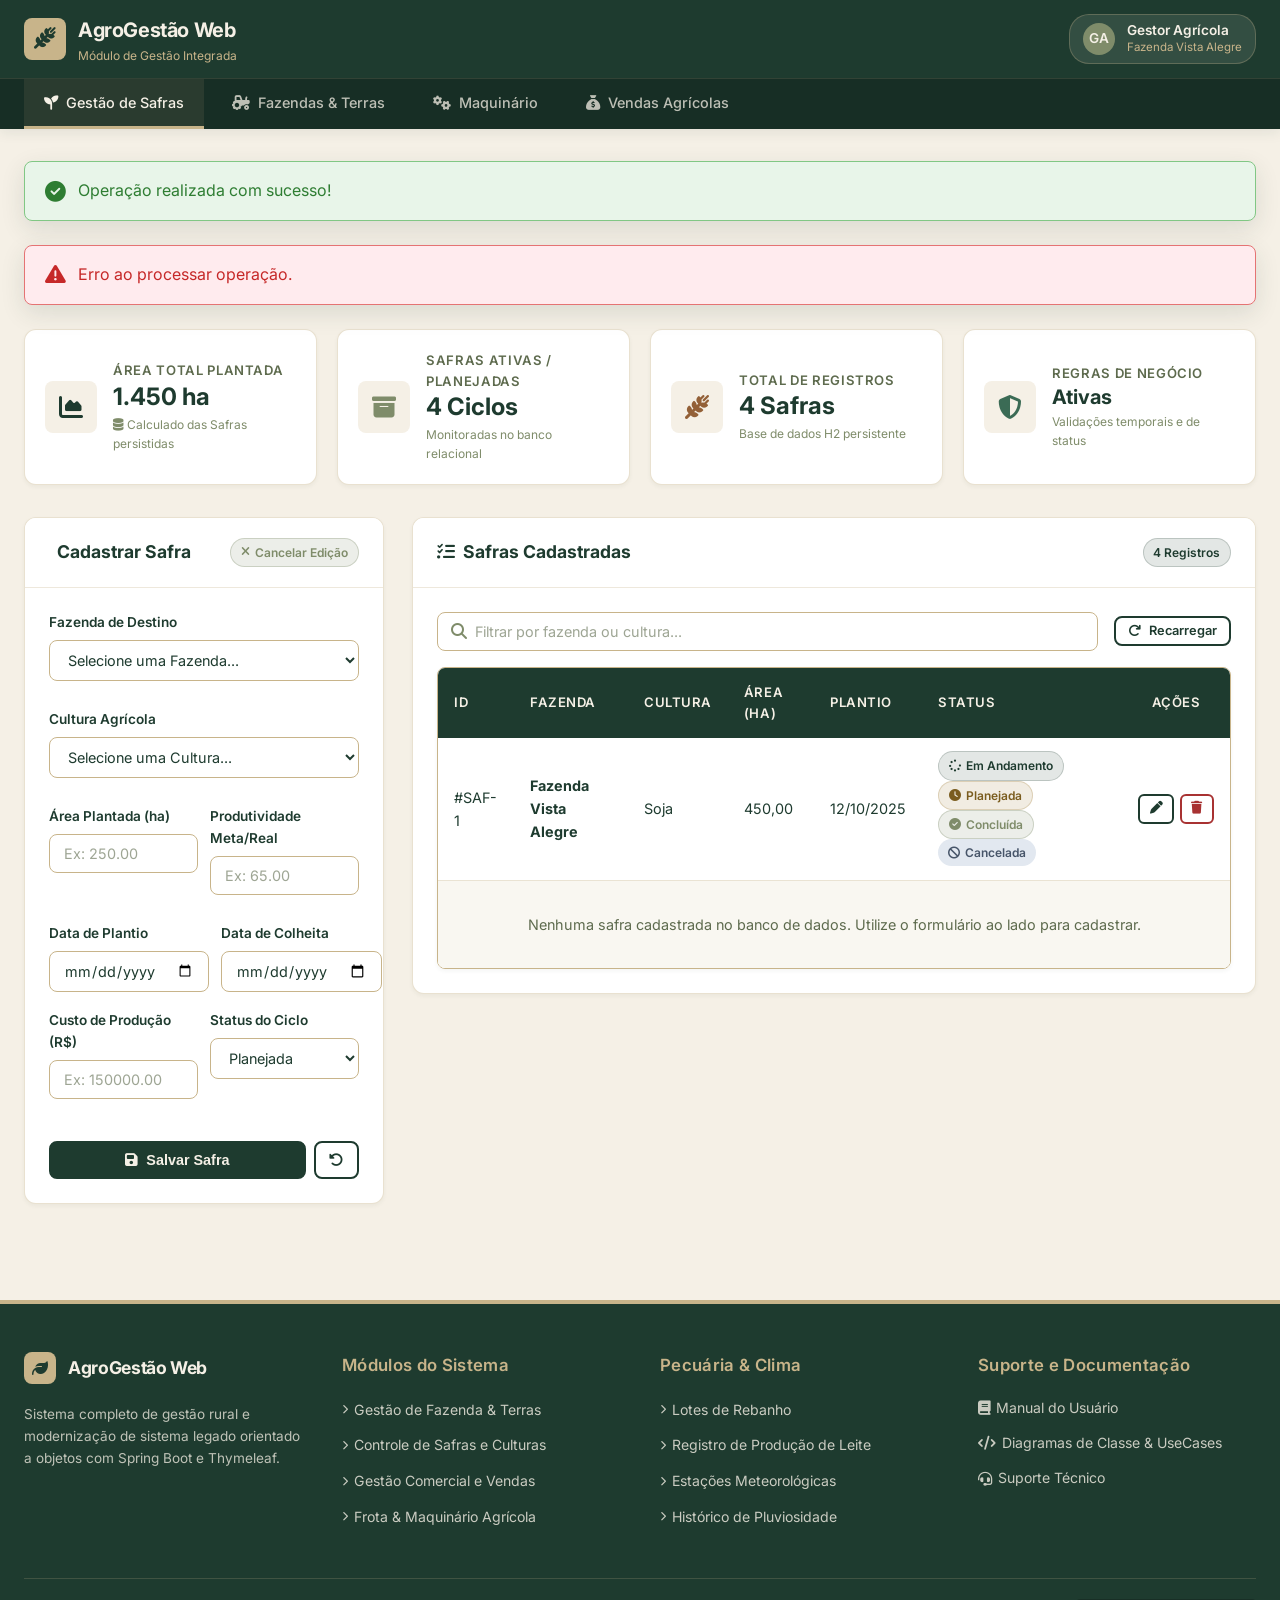
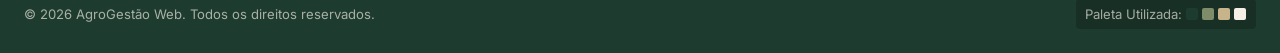
==== commit 44be2e5d: "feat: implementacao completa das abas de Fazendas, Maquinas e Vendas com Thymeleaf e H2" ====
--- a/src/main/resources/templates/index.html
+++ b/src/main/resources/templates/index.html
@@ -43,19 +43,13 @@
             <a th:href="@{/safras}" class="nav-tab active">
                 <i class="fa-solid fa-seedling"></i> Gestão de Safras
             </a>
-            <a href="#" class="nav-tab">
+            <a th:href="@{/fazendas}" class="nav-tab">
                 <i class="fa-solid fa-tractor"></i> Fazendas & Terras
             </a>
-            <a href="#" class="nav-tab">
-                <i class="fa-solid fa-cow"></i> Pecuária
-            </a>
-            <a href="#" class="nav-tab">
+            <a th:href="@{/maquinas}" class="nav-tab">
                 <i class="fa-solid fa-gears"></i> Maquinário
             </a>
-            <a href="#" class="nav-tab">
-                <i class="fa-solid fa-cloud-sun-rain"></i> Clima & Meteorologia
-            </a>
-            <a href="#" class="nav-tab">
+            <a th:href="@{/vendas}" class="nav-tab">
                 <i class="fa-solid fa-sack-dollar"></i> Vendas Agrícolas
             </a>
         </div>
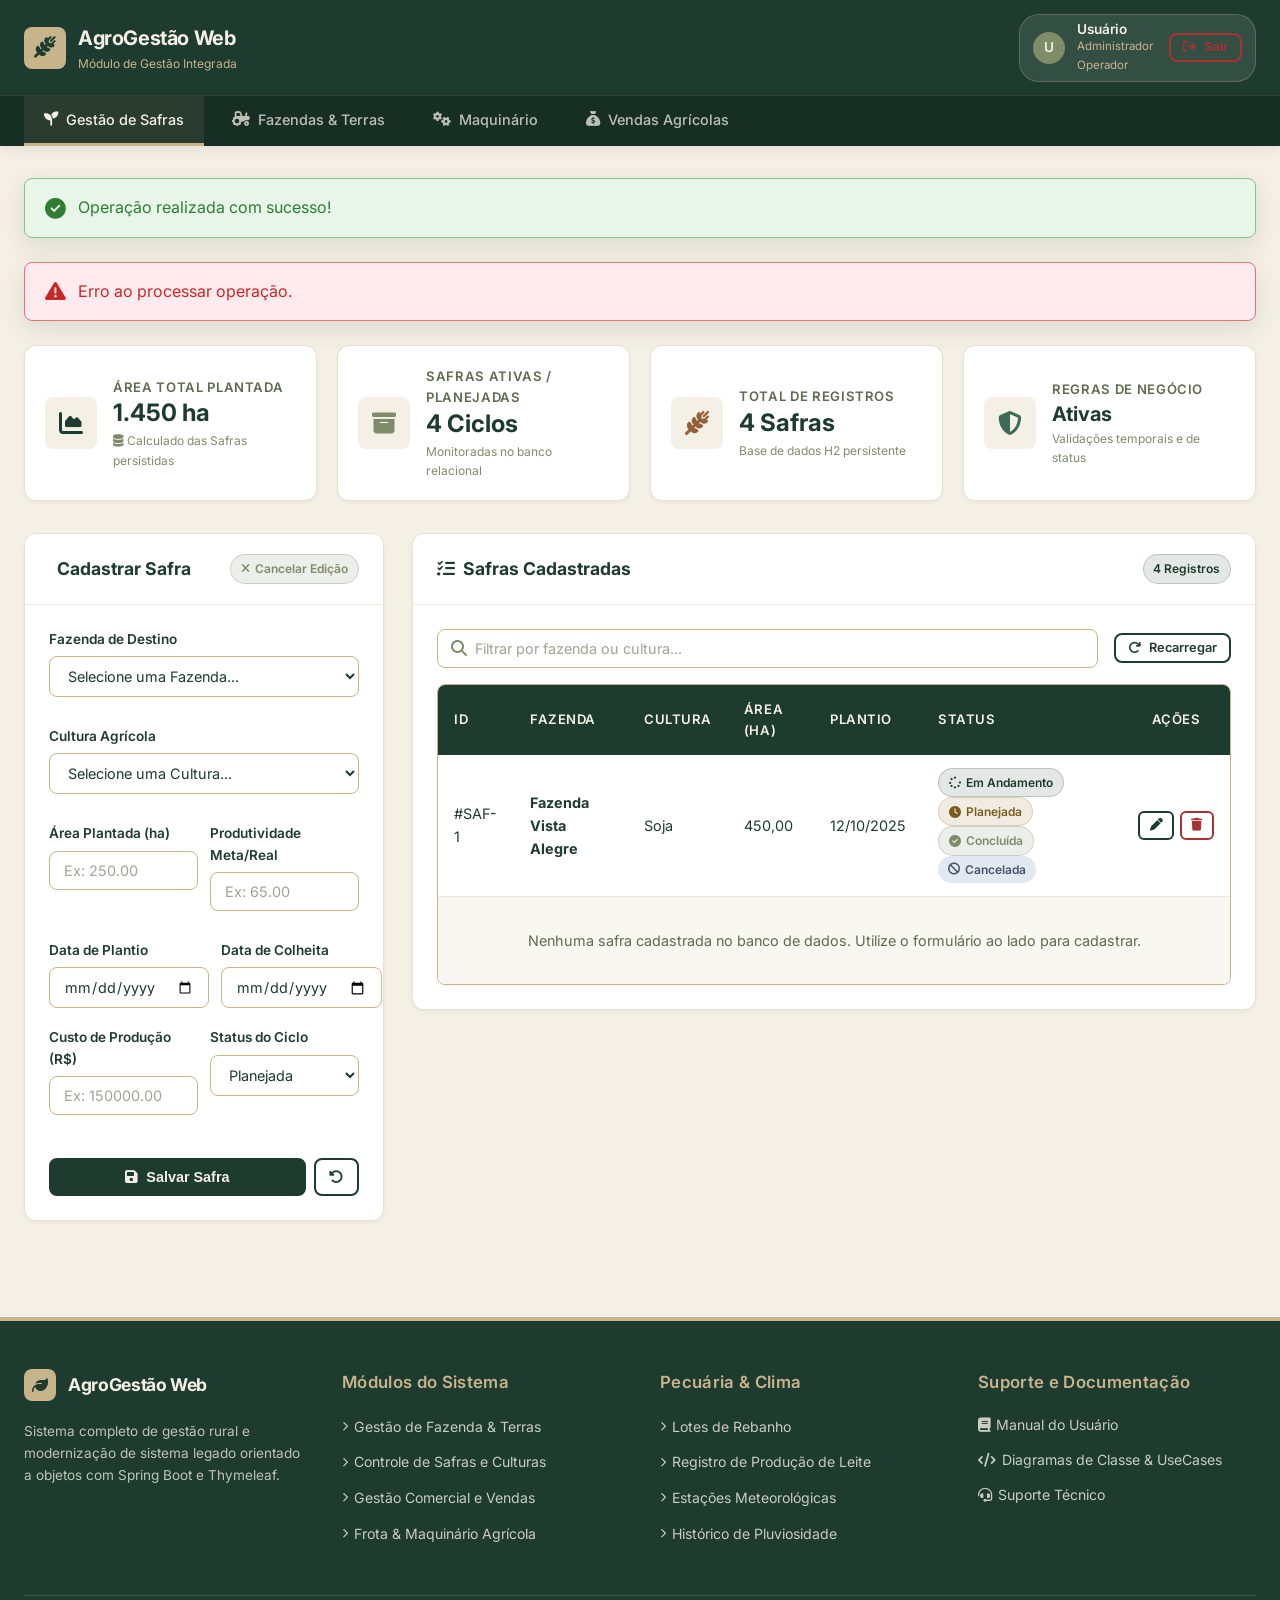
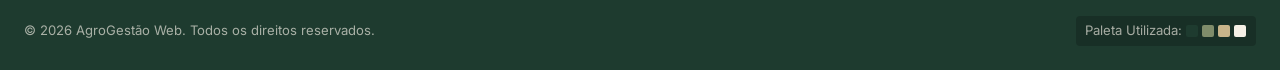
==== commit 4a56bfc6: "feat: implementacao completa do Spring Security com autenticacao, tela de login e dois perfis de ace" ====
--- a/src/main/resources/templates/index.html
+++ b/src/main/resources/templates/index.html
@@ -1,5 +1,5 @@
 <!DOCTYPE html>
-<html lang="pt-BR" xmlns:th="http://www.thymeleaf.org">
+<html lang="pt-BR" xmlns:th="http://www.thymeleaf.org" xmlns:sec="http://www.thymeleaf.org/extras/spring-security">
 <head>
     <meta charset="UTF-8">
     <meta name="viewport" content="width=device-width, initial-scale=1.0">
@@ -28,12 +28,20 @@
             </div>
         </a>
 
-        <div class="user-profile">
-            <div class="avatar">GA</div>
-            <div class="user-info">
-                <div class="user-name">Gestor Agrícola</div>
-                <div class="user-role">Fazenda Vista Alegre</div>
-            </div>
+        <div class="user-profile" style="display: flex; align-items: center; gap: 1rem;">
+            <div style="display: flex; align-items: center; gap: 0.75rem;">
+                <div class="avatar" sec:authentication="name" style="text-transform: uppercase;">U</div>
+                <div class="user-info">
+                    <div class="user-name" sec:authentication="name">Usuário</div>
+                    <div class="user-role" sec:authorize="hasRole('ADMIN')">Administrador</div>
+                    <div class="user-role" sec:authorize="hasRole('OPERADOR')">Operador</div>
+                </div>
+            </div>
+            <form th:action="@{/logout}" method="post" style="margin: 0;">
+                <button type="submit" class="btn btn-outline btn-sm" title="Sair do Sistema" style="padding: 0.4rem 0.75rem; color: #a83232; border-color: #a83232;">
+                    <i class="fa-solid fa-arrow-right-from-bracket"></i> Sair
+                </button>
+            </form>
         </div>
     </div>
 
@@ -280,7 +288,8 @@
                                     <a th:href="@{/safras/editar/{id}(id=${s.id})}" class="btn btn-outline btn-sm btn-icon" title="Editar">
                                         <i class="fa-solid fa-pen"></i>
                                     </a>
-                                    <form th:action="@{/safras/excluir/{id}(id=${s.id})}" method="post" style="display: inline;" onsubmit="return confirm('Deseja realmente excluir esta safra persistida?');">
+                                    <!-- Exclusão protegida: visível e autorizada apenas para ADMIN -->
+                                    <form sec:authorize="hasRole('ADMIN')" th:action="@{/safras/excluir/{id}(id=${s.id})}" method="post" style="display: inline;" onsubmit="return confirm('Deseja realmente excluir esta safra persistida?');">
                                         <button type="submit" class="btn btn-outline btn-sm btn-icon" style="color: #a83232; border-color: #a83232;" title="Excluir">
                                             <i class="fa-solid fa-trash"></i>
                                         </button>
